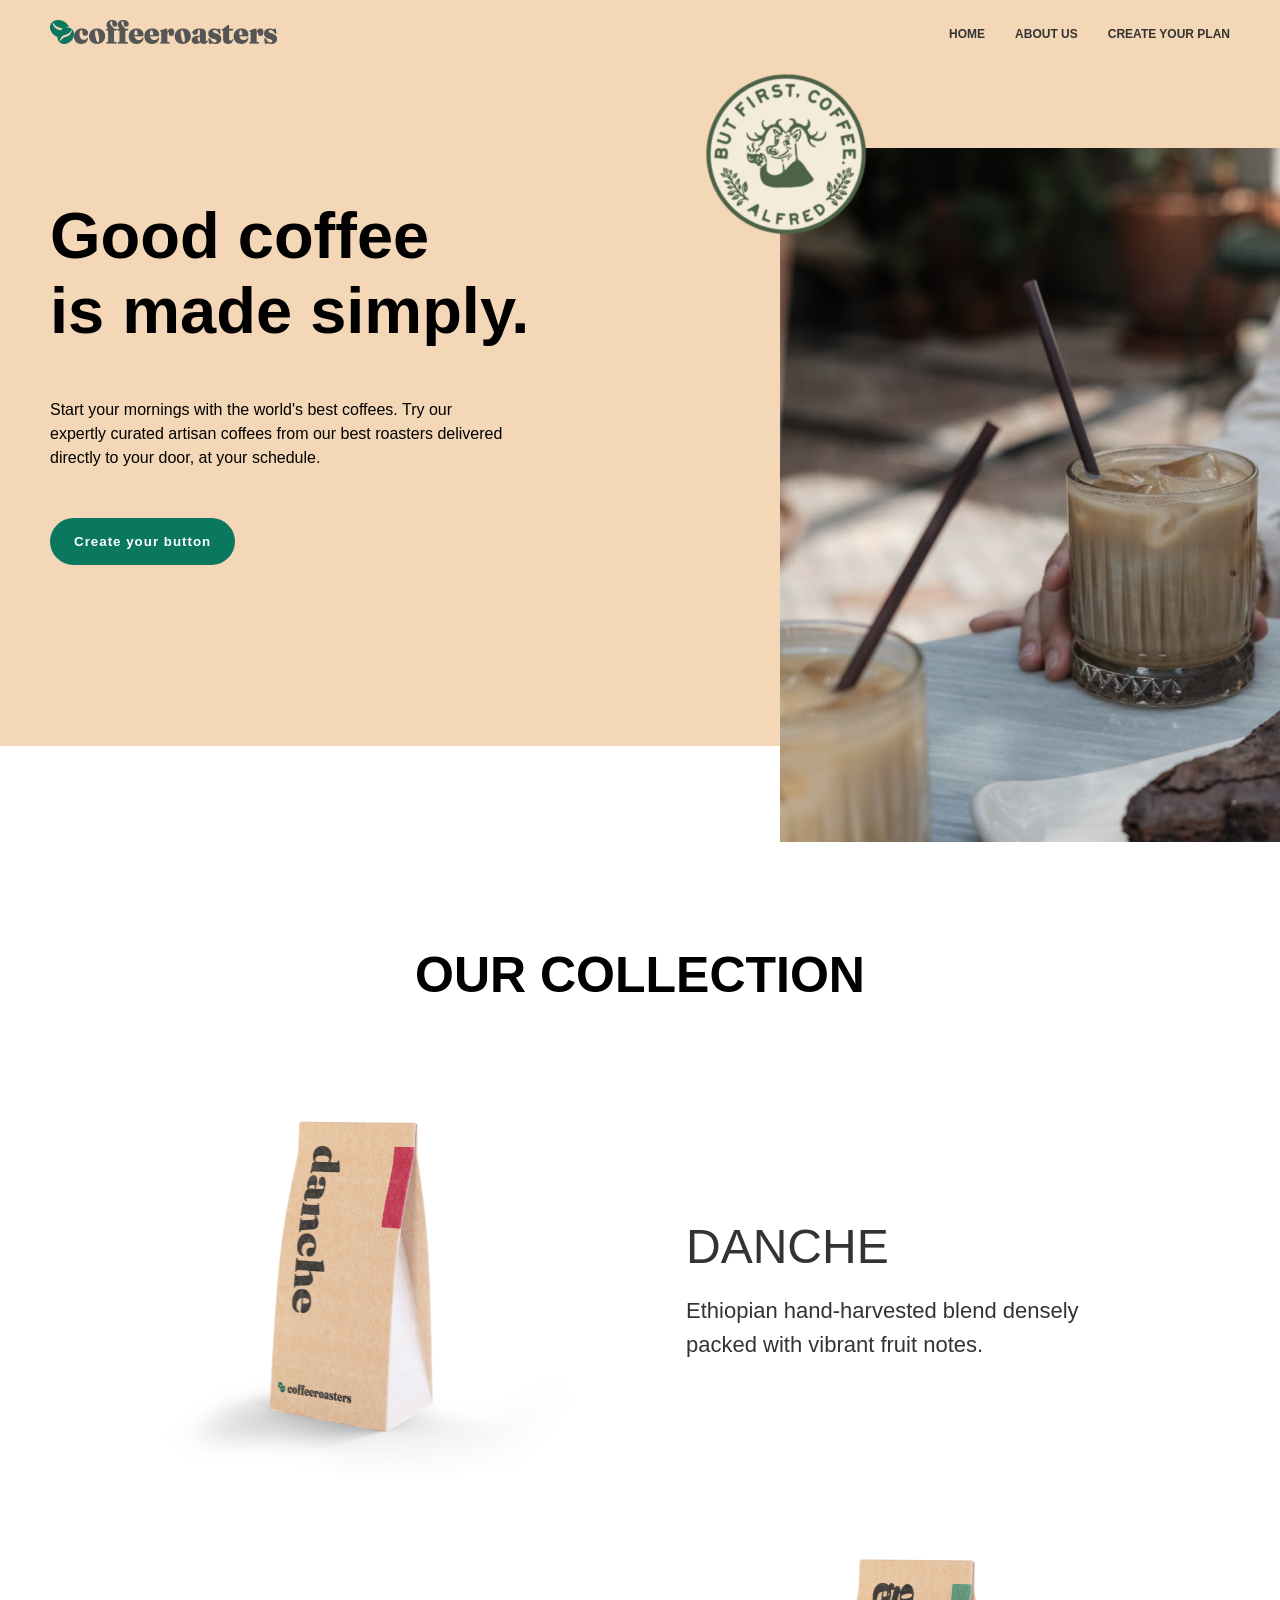
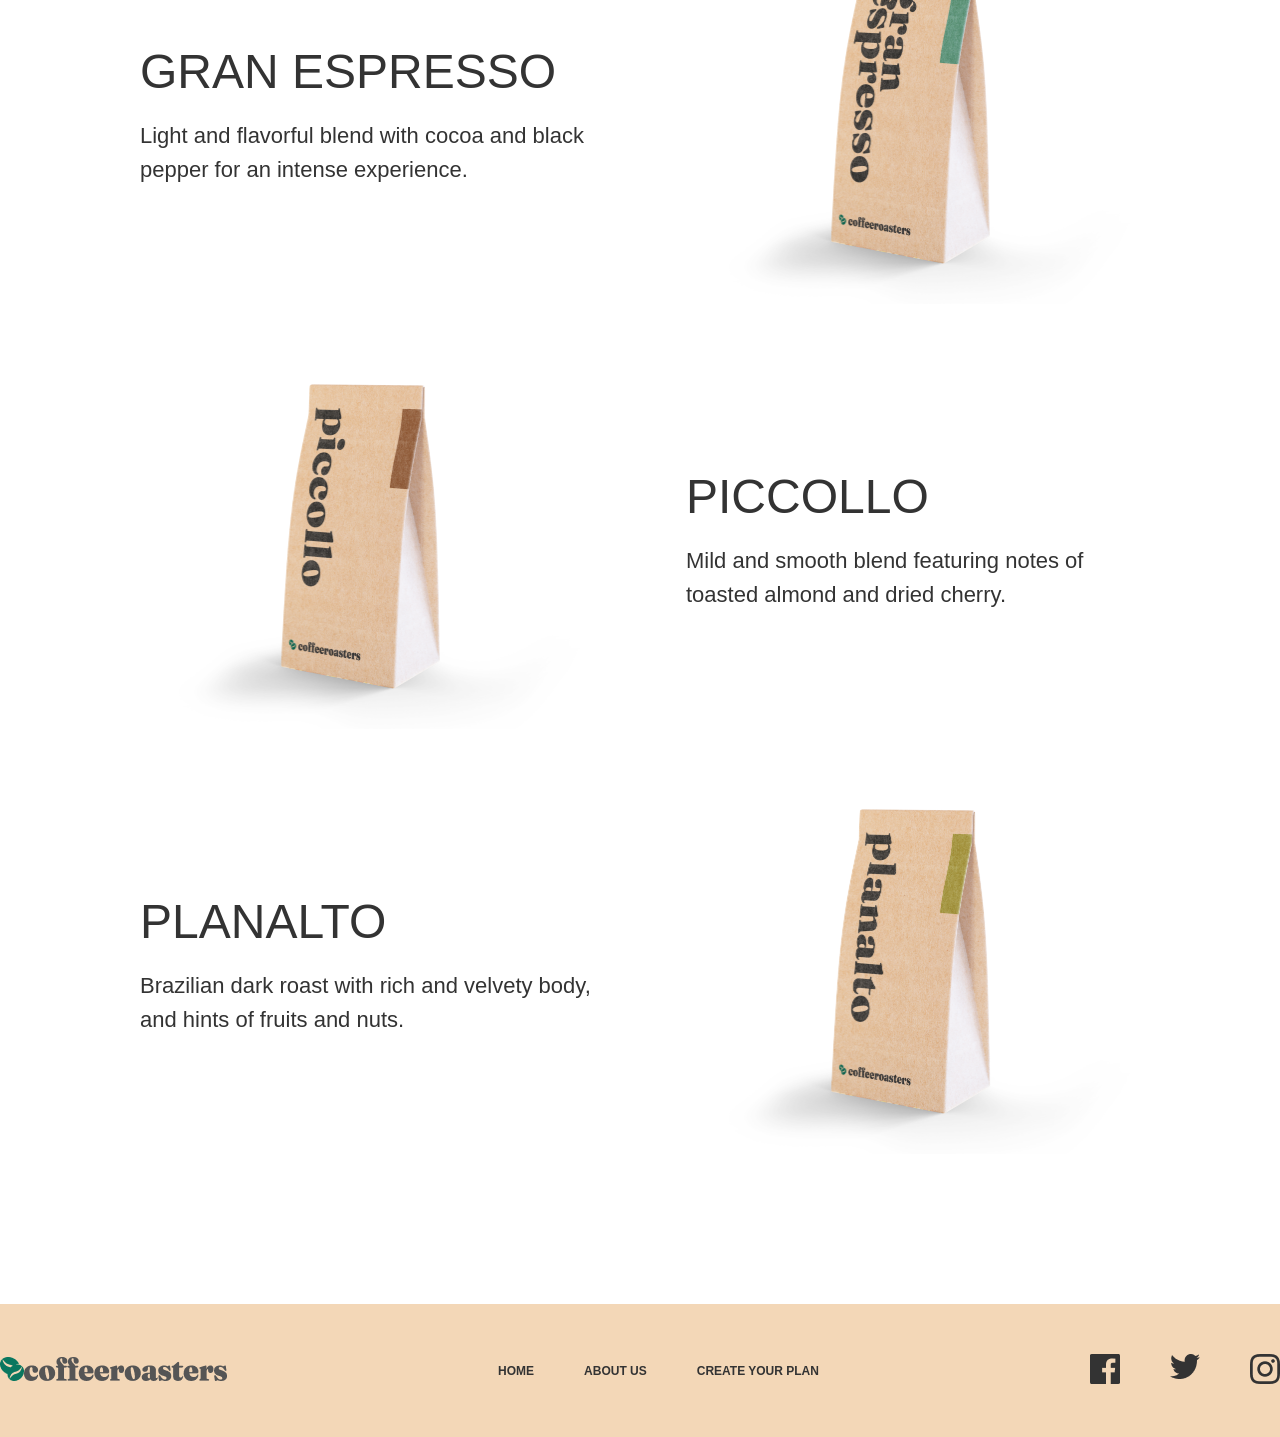
==== apr21/index.html @ e64830cc "Rename home.html to index.html" ====
<!DOCTYPE html>
<html lang="en">

<head>
    <meta charset="UTF-8">
    <meta name="viewport" content="width=device-width, initial-scale=1.0">
    <title>Document</title>
    <link rel="stylesheet" href="home.css">
</head>

<body>
    <header>
        <div class="container">
            <nav>
                <a href="./home.html"><img src="./logo.png" alt="logo"></a>
                <div>
                    <ul>
                        <li><a href="./home.html">HOME</a></li>
                        <li><a href="./about.html">ABOUT US</a></li>
                        <li><a href="#">CREATE YOUR PLAN</a></li>
                    </ul>
                </div>
            </nav>
            <div class="intro">
                <div class="txt">
                    <h1>Good coffee <br>is made simply.</h1>
                    <p>Start your mornings with the world's best coffees.
                        Try our <br>expertly curated artisan coffees from our
                        best roasters delivered directly to your door,
                        at your schedule.</p>
                    <button>Create your button</button>
                </div>
                <div class="img">
                    <img src="./seal.png" alt="seal">
                    <img src="./img1.png" alt="image1">
                </div>
            </div>
        </div>
    </header>
    <main>
        <h1>OUR COLLECTION</h1>
        <ul>
            <li>
                <a href="#">
                    <img src="./drink1.png" alt="drink1">
                    <div class="t">
                        <h2>DANCHE</h2>
                        <p>Ethiopian hand-harvested blend
                            densely packed with vibrant fruit notes.</p>
                    </div>
                </a>
            </li>
            <li>
                <a href="#">
                    <div class="t">
                        <h2>GRAN ESPRESSO</h2>
                        <p>Light and flavorful blend with cocoa
                            and black pepper for an intense experience.</p>
                    </div>
                    <img src="./drink2.png" alt="drink2">
                </a>
            </li>
            <li>
                <a href="#">
                    <img src="./drink3.png" alt="drink3">
                    <div class="t">
                        <h2>PICCOLLO</h2>
                        <p>Mild and smooth blend featuring
                            notes of toasted almond and dried cherry.</p>
                    </div>
                </a>
            </li>
            <li>
                <a href="#">
                    <div class="t">
                        <h2>PLANALTO</h2>
                        <p>Brazilian dark roast with rich and velvety
                            body, and hints of fruits and nuts.</p>
                    </div>
                    <img src="./drink4.png" alt="drink4">
                </a>
            </li>
        </ul>
    </main>
    <footer>
        <div class="container">
            <div class="footer__section">
                <a href="./home.html"><img src="./logo.png" alt="logo"></a>
                <ul>
                    <li><a href="./home.html">HOME</a></li>
                    <li><a href="./about.html">ABOUT US</a></li>
                    <li><a href="#">CREATE YOUR PLAN</a></li>
                </ul>
                <ul>
                    <li><a href="#"><img src="./fb.png" alt="fb"></a></li>
                    <li><a href="#"><img src="./tw.png" alt="tw"></a></li>
                    <li><a href="#"><img src="./ig.png" alt="ig"></a></li>
                </ul>
            </div>
        </div>
    </footer>
</body>

</html>
---- apr21/home.css ----
*{
    margin: 0;
    padding: 0;
    box-sizing: border-box;
    font-family: Arial, Helvetica, sans-serif; 
    text-decoration: none;
    color: black;
    list-style: none;
}
.container{
    max-width: 1440px;
    margin: 0 auto;
}
header{
    background-color: rgba(243, 215, 183, 1);
}
nav{
    display: flex;
    justify-content: space-between;
    align-items: center;
    padding: 20px 50px 0px 50px;
}
nav ul{
    display: flex;
    gap: 30px;
    font-size: 12px;
    font-weight: 700;
}
nav a{
    color: rgb(51, 51, 51, 1);
}
.intro{
    display: flex;
}
.txt{
    padding: 50px;
    display: flex;
    flex-direction: column;
    align-items: start;
    margin-top: 100px;
    gap: 50px;
}
.txt h1{
    font-size: 65px;
    width: 480px;
    height: 150px;
    font-weight: 700;
}
.txt p{
    font-size: 16px;
    font-weight: 400;
    width: 465px;
    height: 70px;
    line-height: 24px;
}
.txt button{
    background-color: rgba(10, 119, 95, 1);
    border: none;
    border-radius: 100px;
    padding: 16px 24px 16px 24px;
    color: white;
    font-weight: 700;
    letter-spacing: 1px;
    cursor: pointer;
}
.txt button:hover{
    background-color: transparent;
    border: rgba(10, 119, 95, 1) solid 1px;
    color: rgba(10, 119, 95, 1);
}
.img{
    position: relative;
    top: 100px;
    left: 200px;
}
.img img:first-child{
    position: absolute;
    z-index: 1;
    transform: rotate(25deg);
    top: -100px;
    left: -100px;
    transition:0.4s;
}
.img img:first-child:hover{
    transform: rotate(380deg);
}
main{
    display: flex;
    flex-direction: column;
    justify-content: center;
    align-items: center;
    margin-top: 200px;
    gap: 100px;
}
main h1{
    font-size: 50px;
    font-weight: 700;
}
main h2{
    font-size: 48px;
    font-weight: 500;
    color: rgb(51, 51, 51, 1);
}
main p{
    color: rgb(51, 51, 51, 1);
    font-size: 22px;
    font-weight: 400;
    line-height: 34px;
    height: 70px;
    width: 454px;
    margin-top: 20px;
}
main ul{
    display: flex;
    flex-direction: column;
    gap: 50px;
}
main a{
    width: 1000px;
    display: flex;
    flex-direction: row;
    align-items: center;
    justify-content: space-between;
}
main img{
    width: 450px;
    height: 375px;
    transition:0.4s;
}
main img:hover{
    transform: scale(1.5);

}
footer{
    background-color: rgba(243, 215, 183, 1);
    /* height: 160px; */
    margin-top: 150px;
}
footer ul{
    display: flex;
    gap: 50px;
    font-size: 12px;
    font-weight: 700;
}
footer a{
    color: rgb(51, 51, 51, 1);
}

.footer__section{
    padding: 50px 0;
    display: flex;
    justify-content: space-between;
    align-items: center;
}
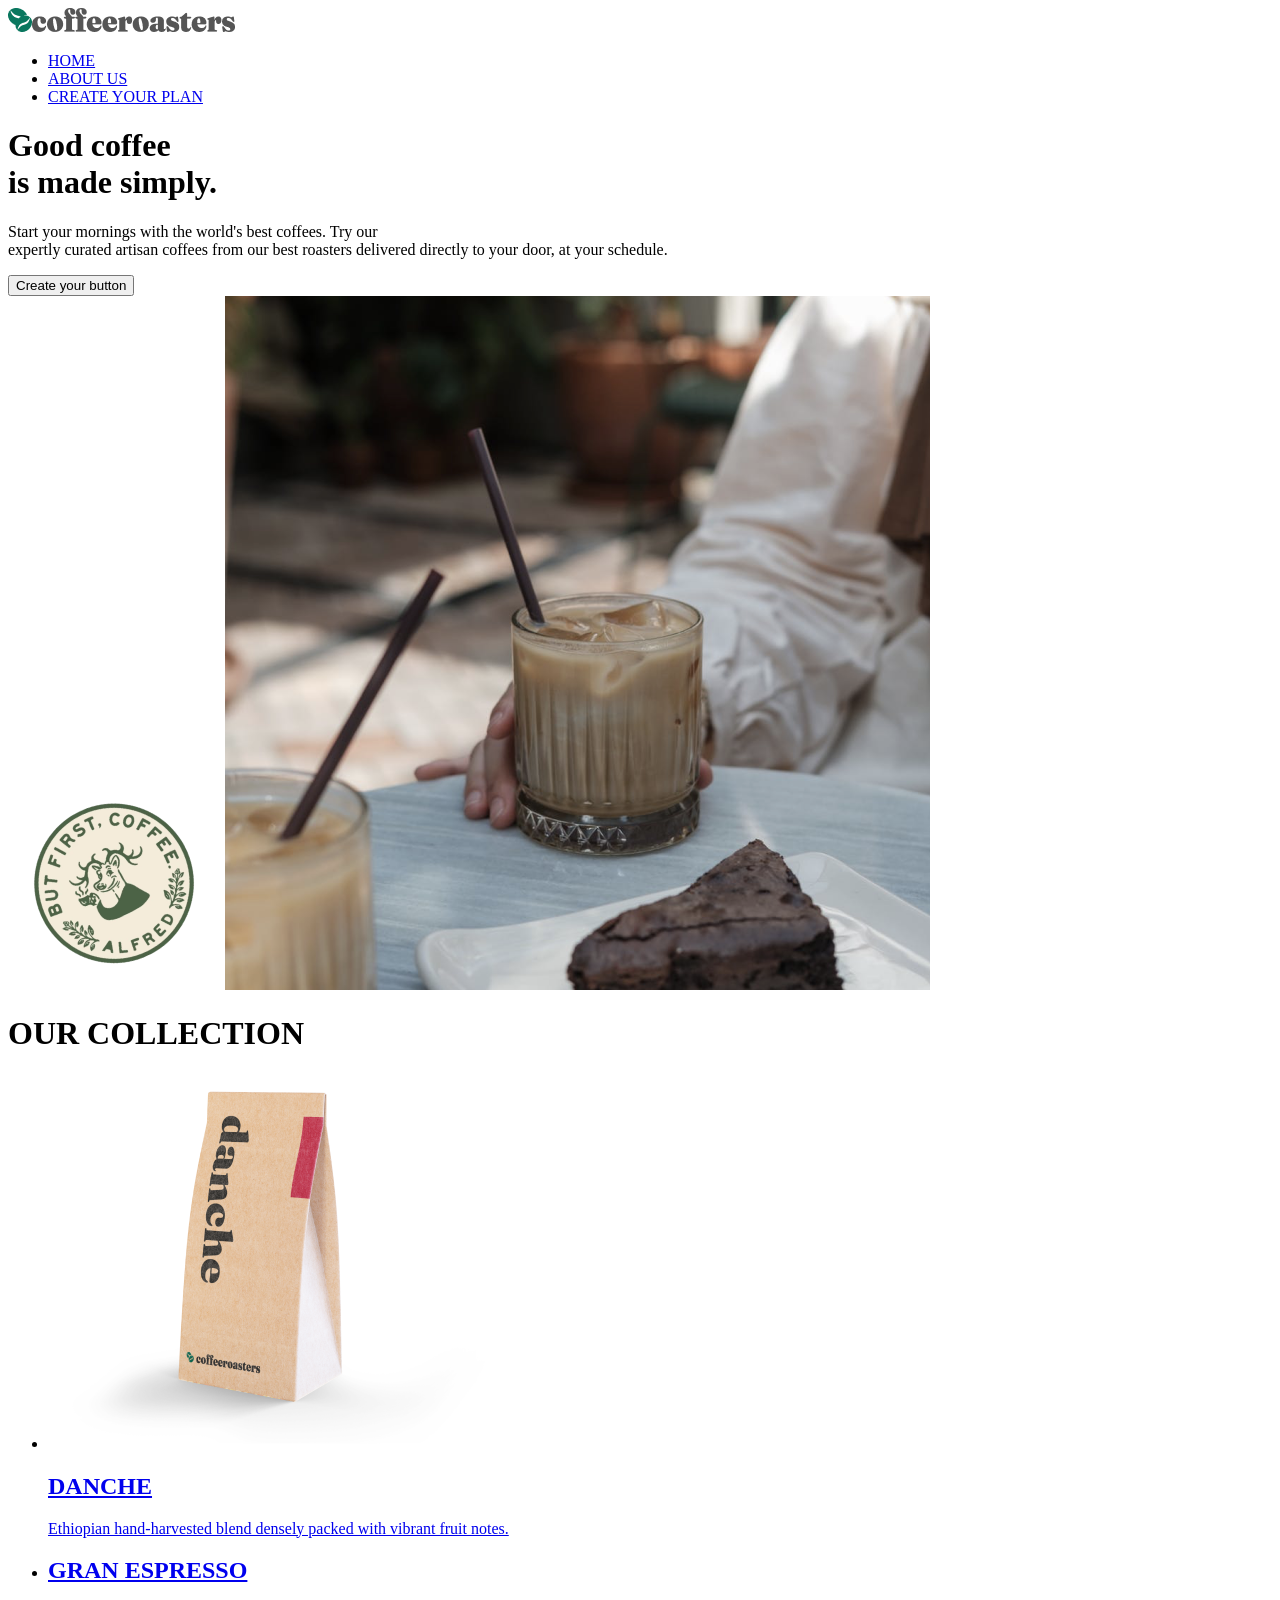
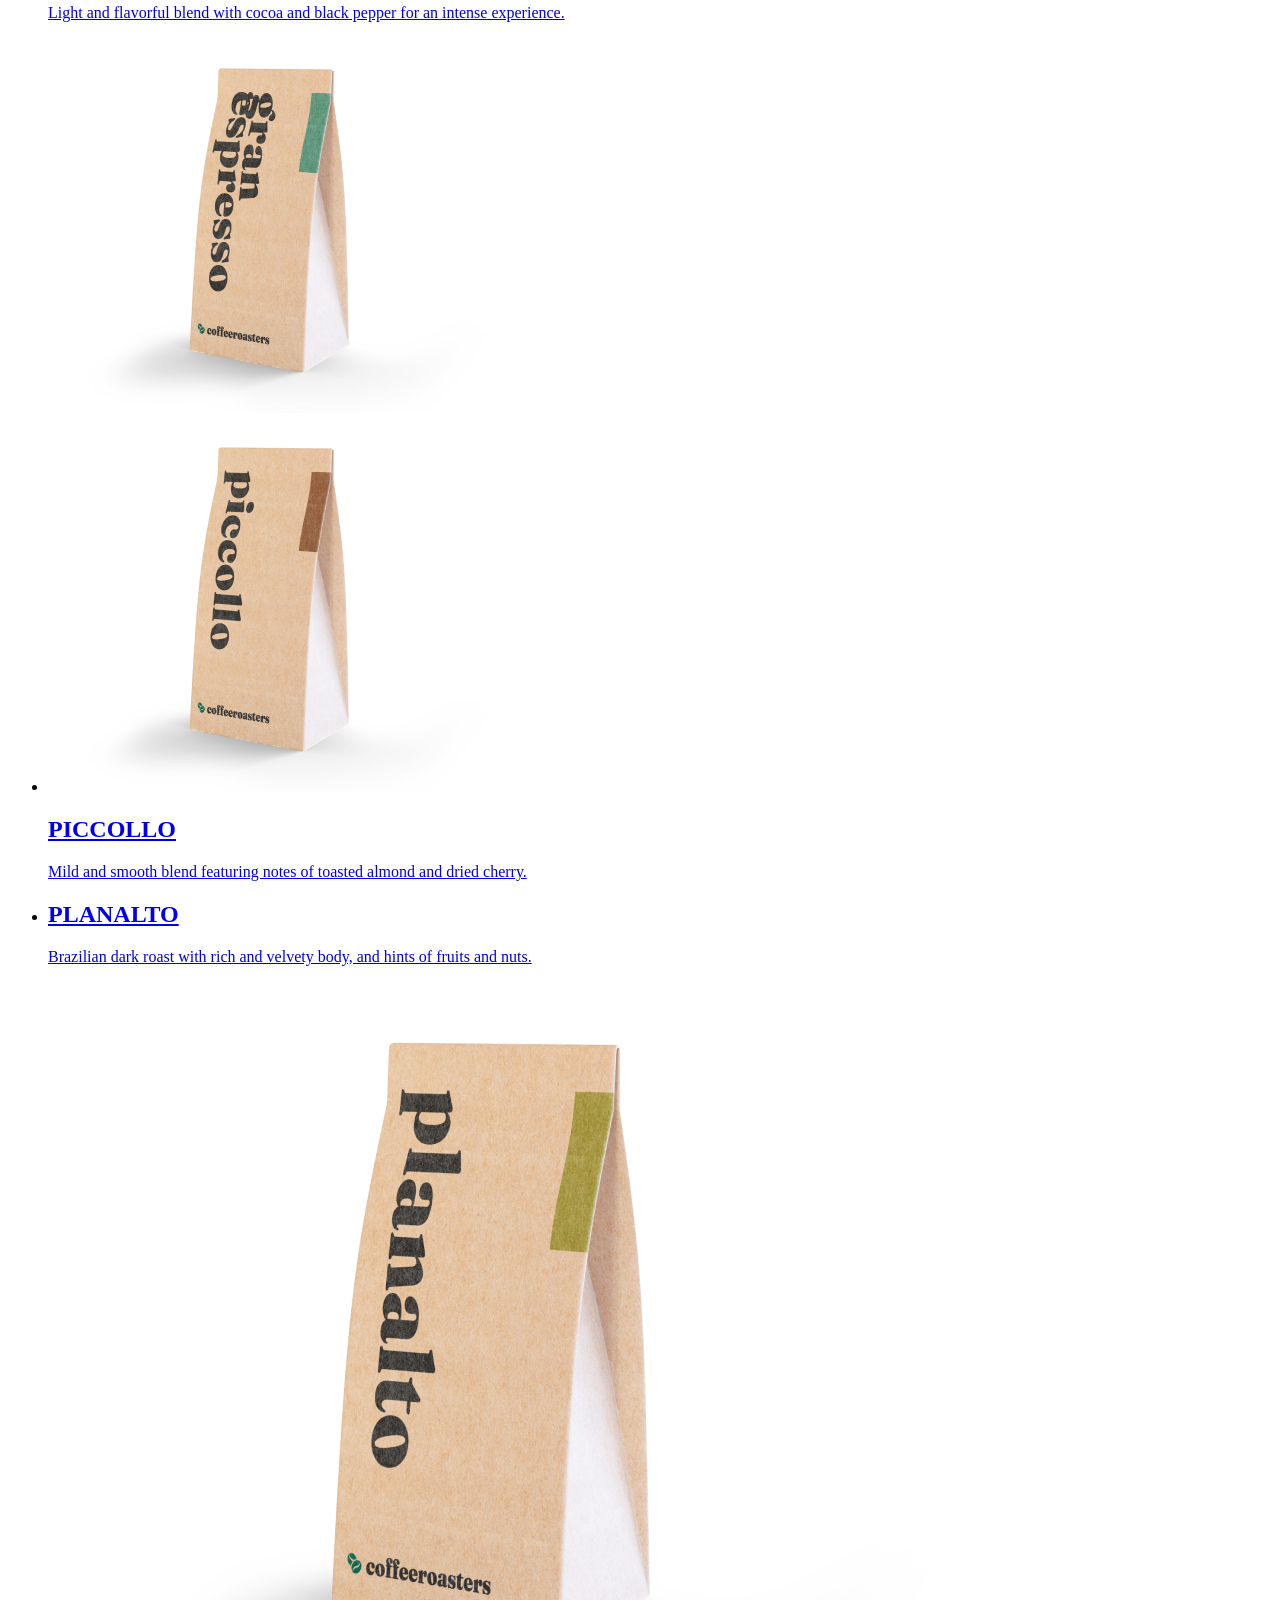
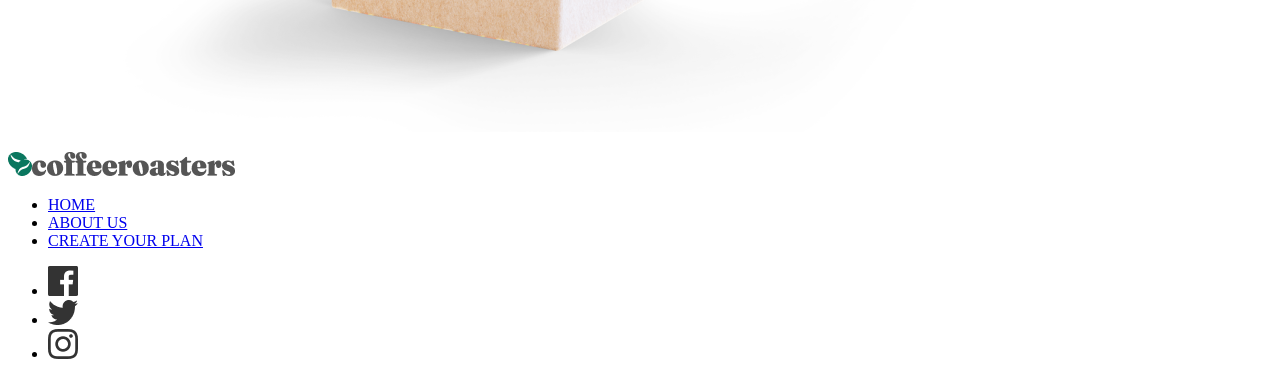
==== commit a6289823: "Change stylesheet link in index.html Updated the stylesheet link from 'home.css' to 'index.css'." ====
--- a/apr21/index.html
+++ b/apr21/index.html
@@ -5,7 +5,7 @@
     <meta charset="UTF-8">
     <meta name="viewport" content="width=device-width, initial-scale=1.0">
     <title>Document</title>
-    <link rel="stylesheet" href="home.css">
+    <link rel="stylesheet" href="index.css">
 </head>
 
 <body>
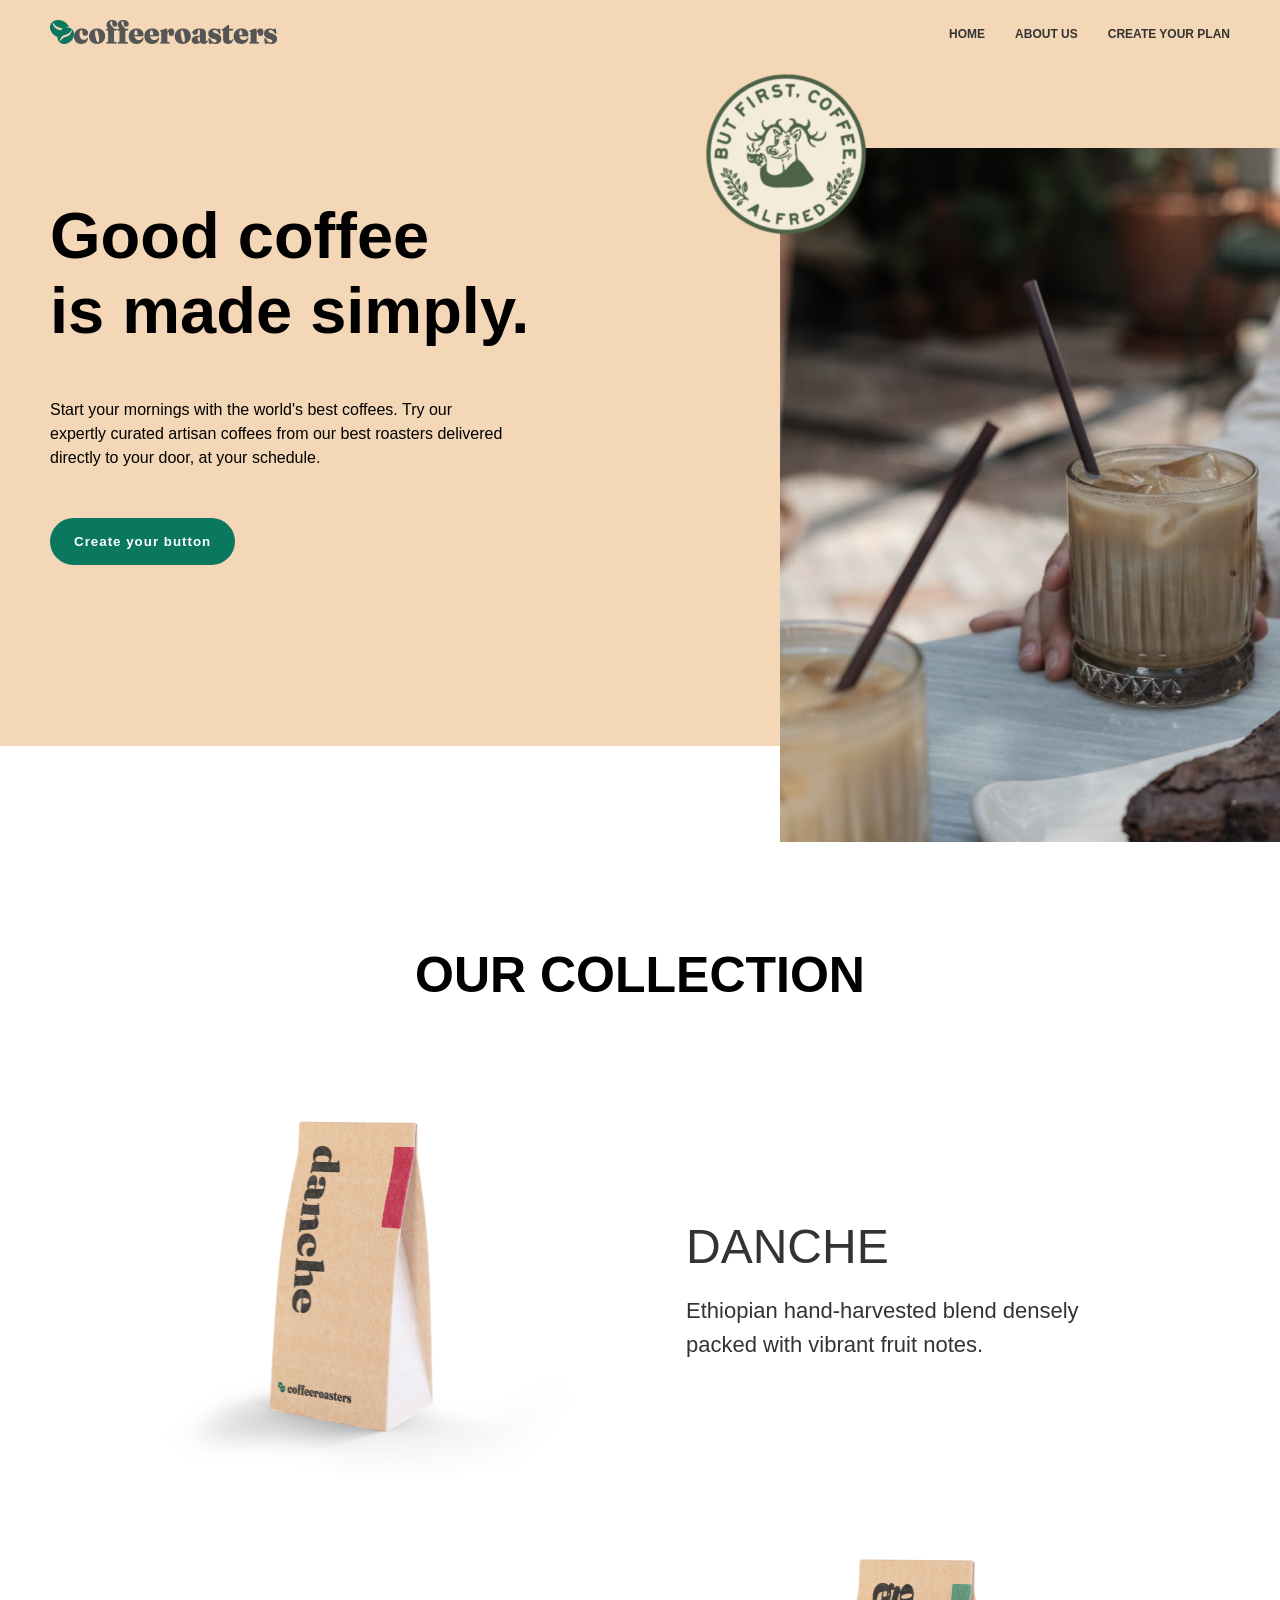
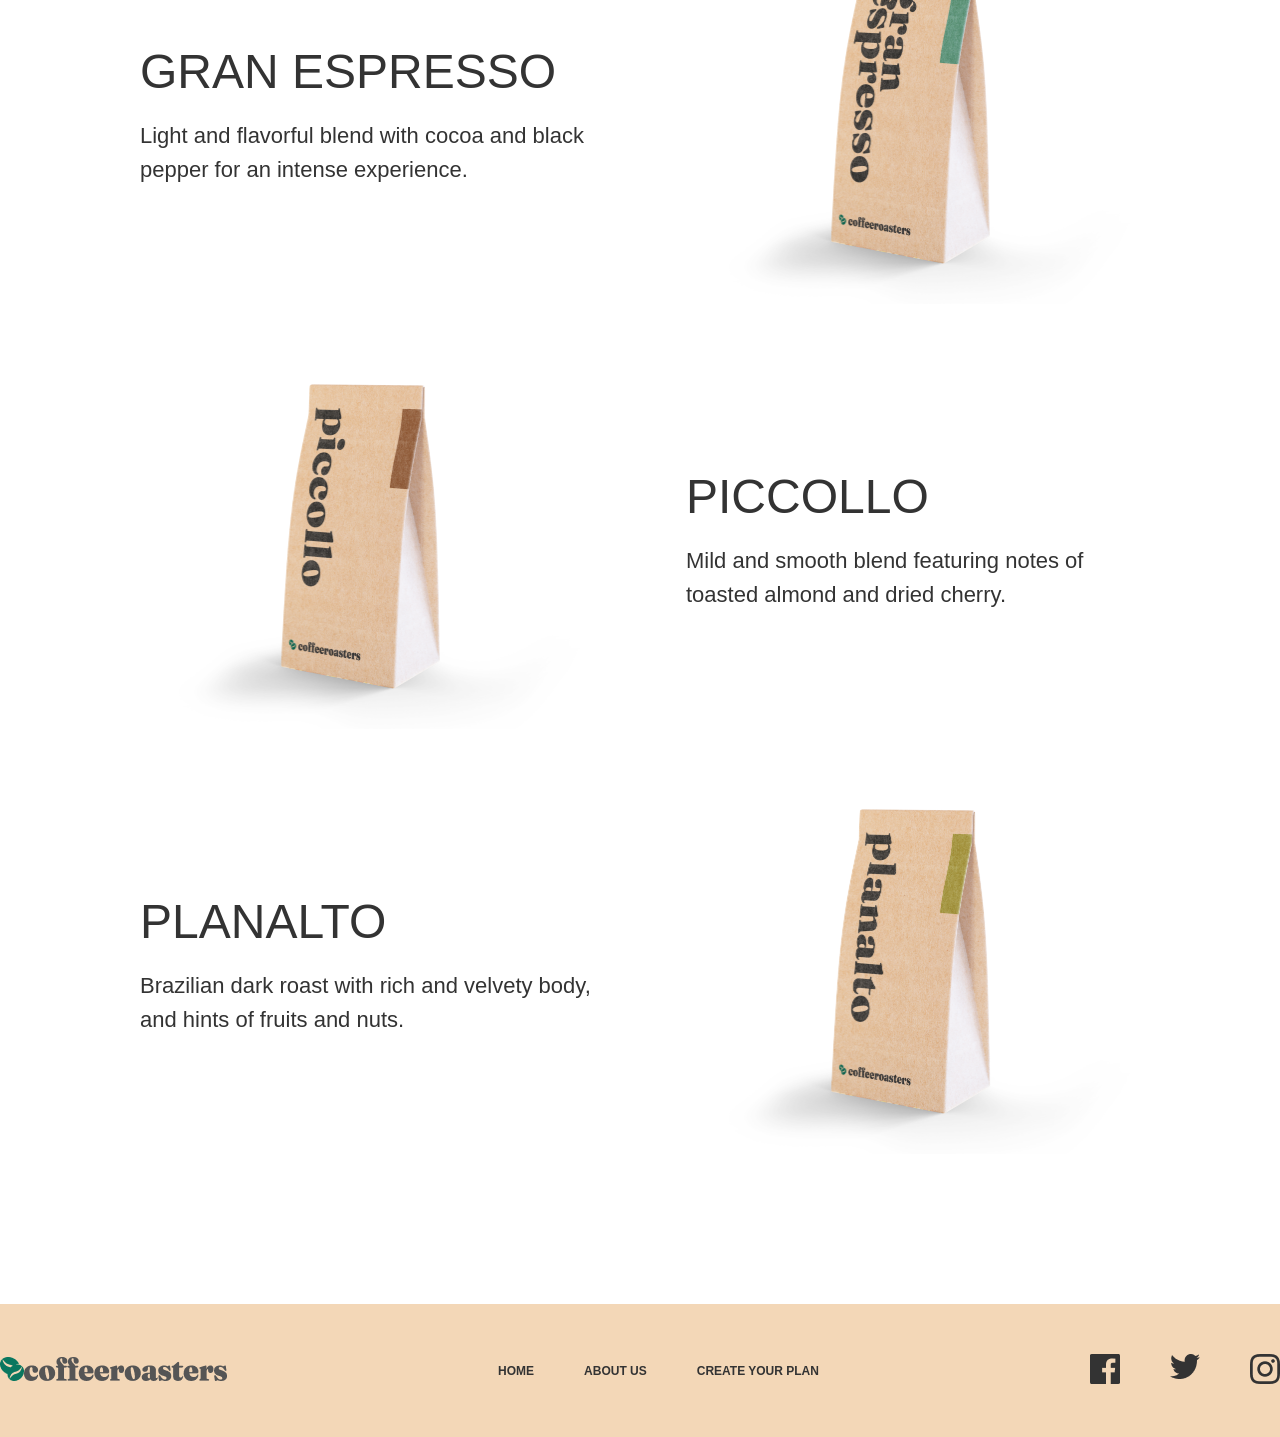
==== commit 86777ea2: "Change stylesheet reference in index.html Updated stylesheet reference from 'index.css' to 'home.css" ====
--- a/apr21/index.html
+++ b/apr21/index.html
@@ -5,7 +5,7 @@
     <meta charset="UTF-8">
     <meta name="viewport" content="width=device-width, initial-scale=1.0">
     <title>Document</title>
-    <link rel="stylesheet" href="index.css">
+    <link rel="stylesheet" href="home.css">
 </head>
 
 <body>
--- a/apr21/home.css
+++ b/apr21/home.css
@@ -0,0 +1,154 @@
+*{
+    margin: 0;
+    padding: 0;
+    box-sizing: border-box;
+    font-family: Arial, Helvetica, sans-serif; 
+    text-decoration: none;
+    color: black;
+    list-style: none;
+}
+.container{
+    max-width: 1440px;
+    margin: 0 auto;
+}
+header{
+    background-color: rgba(243, 215, 183, 1);
+}
+nav{
+    display: flex;
+    justify-content: space-between;
+    align-items: center;
+    padding: 20px 50px 0px 50px;
+}
+nav ul{
+    display: flex;
+    gap: 30px;
+    font-size: 12px;
+    font-weight: 700;
+}
+nav a{
+    color: rgb(51, 51, 51, 1);
+}
+.intro{
+    display: flex;
+}
+.txt{
+    padding: 50px;
+    display: flex;
+    flex-direction: column;
+    align-items: start;
+    margin-top: 100px;
+    gap: 50px;
+}
+.txt h1{
+    font-size: 65px;
+    width: 480px;
+    height: 150px;
+    font-weight: 700;
+}
+.txt p{
+    font-size: 16px;
+    font-weight: 400;
+    width: 465px;
+    height: 70px;
+    line-height: 24px;
+}
+.txt button{
+    background-color: rgba(10, 119, 95, 1);
+    border: none;
+    border-radius: 100px;
+    padding: 16px 24px 16px 24px;
+    color: white;
+    font-weight: 700;
+    letter-spacing: 1px;
+    cursor: pointer;
+}
+.txt button:hover{
+    background-color: transparent;
+    border: rgba(10, 119, 95, 1) solid 1px;
+    color: rgba(10, 119, 95, 1);
+}
+.img{
+    position: relative;
+    top: 100px;
+    left: 200px;
+}
+.img img:first-child{
+    position: absolute;
+    z-index: 1;
+    transform: rotate(25deg);
+    top: -100px;
+    left: -100px;
+    transition:0.4s;
+}
+.img img:first-child:hover{
+    transform: rotate(380deg);
+}
+main{
+    display: flex;
+    flex-direction: column;
+    justify-content: center;
+    align-items: center;
+    margin-top: 200px;
+    gap: 100px;
+}
+main h1{
+    font-size: 50px;
+    font-weight: 700;
+}
+main h2{
+    font-size: 48px;
+    font-weight: 500;
+    color: rgb(51, 51, 51, 1);
+}
+main p{
+    color: rgb(51, 51, 51, 1);
+    font-size: 22px;
+    font-weight: 400;
+    line-height: 34px;
+    height: 70px;
+    width: 454px;
+    margin-top: 20px;
+}
+main ul{
+    display: flex;
+    flex-direction: column;
+    gap: 50px;
+}
+main a{
+    width: 1000px;
+    display: flex;
+    flex-direction: row;
+    align-items: center;
+    justify-content: space-between;
+}
+main img{
+    width: 450px;
+    height: 375px;
+    transition:0.4s;
+}
+main img:hover{
+    transform: scale(1.5);
+
+}
+footer{
+    background-color: rgba(243, 215, 183, 1);
+    /* height: 160px; */
+    margin-top: 150px;
+}
+footer ul{
+    display: flex;
+    gap: 50px;
+    font-size: 12px;
+    font-weight: 700;
+}
+footer a{
+    color: rgb(51, 51, 51, 1);
+}
+
+.footer__section{
+    padding: 50px 0;
+    display: flex;
+    justify-content: space-between;
+    align-items: center;
+}
